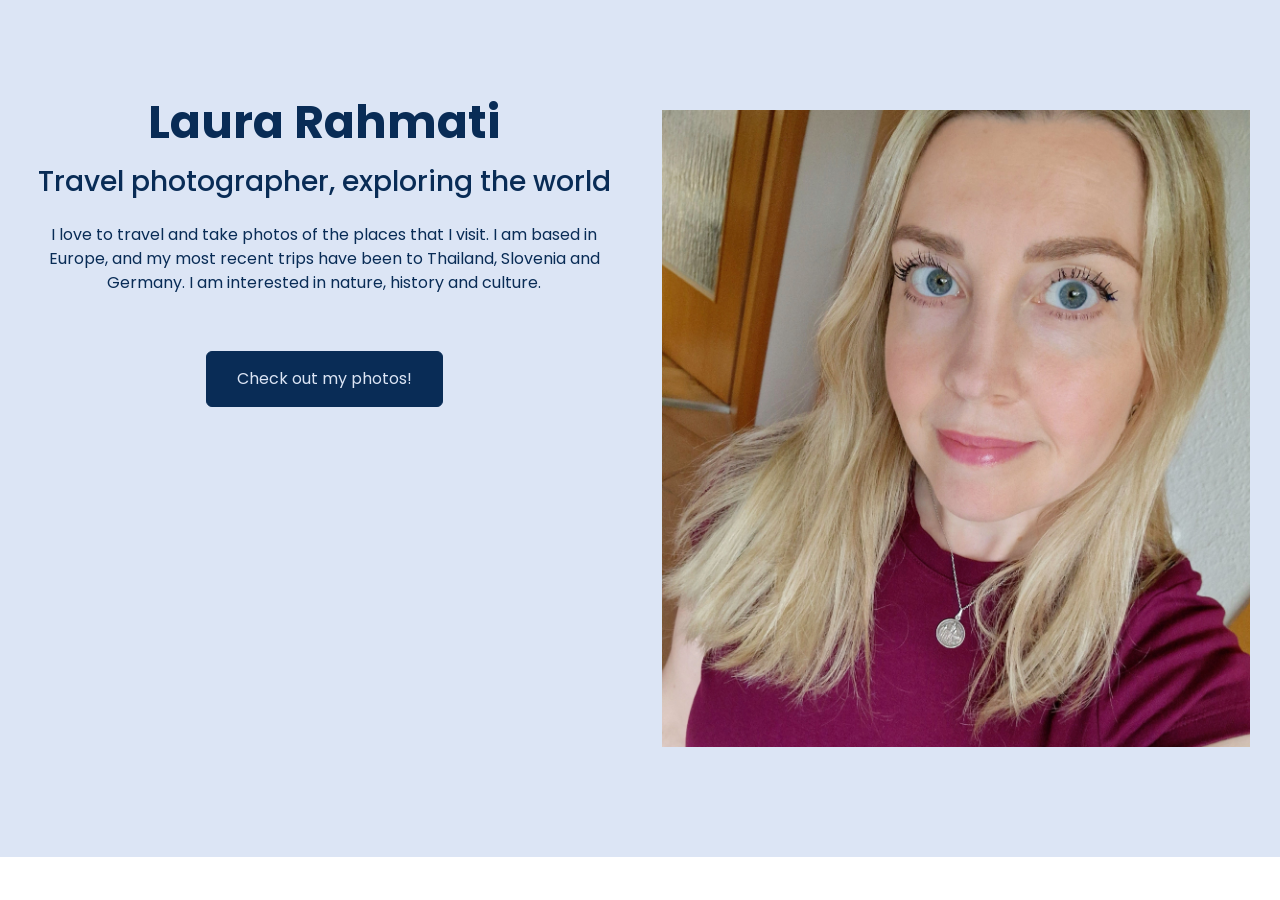
==== about.html @ fb0f64a0 "Responsiveness size update" ====
<!doctype html>
<html lang="en">
  <head>
    <meta charset="UTF-8" />
    <meta name="viewport" content="width=device-width, initial-scale=1.0" />
    <link
      href="https://cdn.jsdelivr.net/npm/bootstrap@5.3.8/dist/css/bootstrap.min.css"
      rel="stylesheet"
      integrity="sha384-sRIl4kxILFvY47J16cr9ZwB07vP4J8+LH7qKQnuqkuIAvNWLzeN8tE5YBujZqJLB"
      crossorigin="anonymous"
    />
    <script
      src="https://cdn.jsdelivr.net/npm/bootstrap@5.3.8/dist/js/bootstrap.bundle.min.js"
      integrity="sha384-FKyoEForCGlyvwx9Hj09JcYn3nv7wiPVlz7YYwJrWVcXK/BmnVDxM+D2scQbITxI"
      crossorigin="anonymous"
    ></script>
    <link rel="preconnect" href="https://googleapis.com" />
    <link rel="preconnect" href="https://gstatic.com" crossorigin />
    <link
      href="https://fonts.googleapis.com/css2?family=Playfair+Display:wght@700&family=Poppins:wght@500;700&display=swap"
      rel="stylesheet"
    />
    <link
      rel="stylesheet"
      href="https://cdnjs.cloudflare.com/ajax/libs/font-awesome/6.7.2/css/all.min.css"
    />
    <title>About Me</title>
    <link rel="stylesheet" href="/style/style.css" />
  </head>
  <body>
    <div class="introduction">
      <div class="row">
        <div class="col-sm-6">
          <h1>Laura Rahmati</h1>
          <h2>Travel photographer, exploring the world</h2>
          <p class="mt-4">
            I love to travel and take photos of the places that I visit. I am
            based in Europe, and my most recent trips have been to Thailand,
            Slovenia and Germany. I am interested in nature, history and
            culture.
          </p>
          <div class="button">
            <a href="#" class="btn btn-standard">Check out my photos!</a>
          </div>
        </div>
        <div class="col-sm-6">
          <img
            src="/images/Laura.jpg"
            alt="Picture of Laura Rahmati"
            class="img img-fluid about-image"
          />
        </div>
      </div>
    </div>
  </body>
</html>
---- style/style.css ----
:root {
  --primary-color: #092c56;
  --secondary-color: #dce5f5;
}

h1,
h2 {
  color: var(--primary-color);
  font-family: "Poppins", sans-serif;
  text-align: center;
  margin: 15px;
}

h1 {
  font-weight: bold;
  font-size: 46px;
}

h2 {
  font-size: 34px;
}

h3 {
  color: var(--primary-color);
  font-family: "Poppins", sans-serif;
  text-align: center;
  font-size: 24px;
  padding: 20px;
  margin: 10px;
}

p {
  color: var(--primary-color);
  font-family: "Poppins", sans-serif;
  text-align: center;
  font-size: 16px;
}

.button {
  display: block;
  text-align: center;
  padding: 40px;
}

.btn-standard {
  font-family: "Poppins", sans-serif;
  font-size: 16px;
  color: var(--secondary-color);
  background-color: var(--primary-color);
  border: 1px solid var(--primary-color);
  border-radius: 6px;
  padding: 15px 30px;
  line-height: 1.5;
  pointer-events: none;
}

.introduction {
  background-color: var(--secondary-color);
  padding: 80px 20px;
  margin-bottom: 20px;
}

.container-home {
  border: 2px solid var(--primary-color);
}

.home-description {
  font-family: "Poppins", sans-serif;
  font-size: 14px;
  text-align: center;
  margin: 20px;
  color: var(--primary-color);
}

.btn-gallery {
  font-family: "Poppins", sans-serif;
  font-size: 14px;
  color: var(--secondary-color);
  background-color: var(--primary-color);
  border: 1px solid var(--primary-color);
  border-radius: 10px;
  padding: 10px 20px;
  line-height: 1.5;
  pointer-events: none;
}

.home-image {
  display: block;
  margin: 20px auto;
  padding: 10px;
  width: 230px;
}

.introduction h2 {
  font-size: 28px;
  padding: 0;
}

.about-image {
  display: block;
  margin: 20px auto;
  padding: 10px;
}

.gallery-image {
  display: block;
  margin: 0 auto;
  padding-bottom: 20px;
  aspect-ratio: 1/1.2;
}

@media (min-width: 600px) {
  .home-image {
    width: 330px;
  }
}

@media (min-width: 800px) {
  .home-image {
    width: 430px;
  }
}
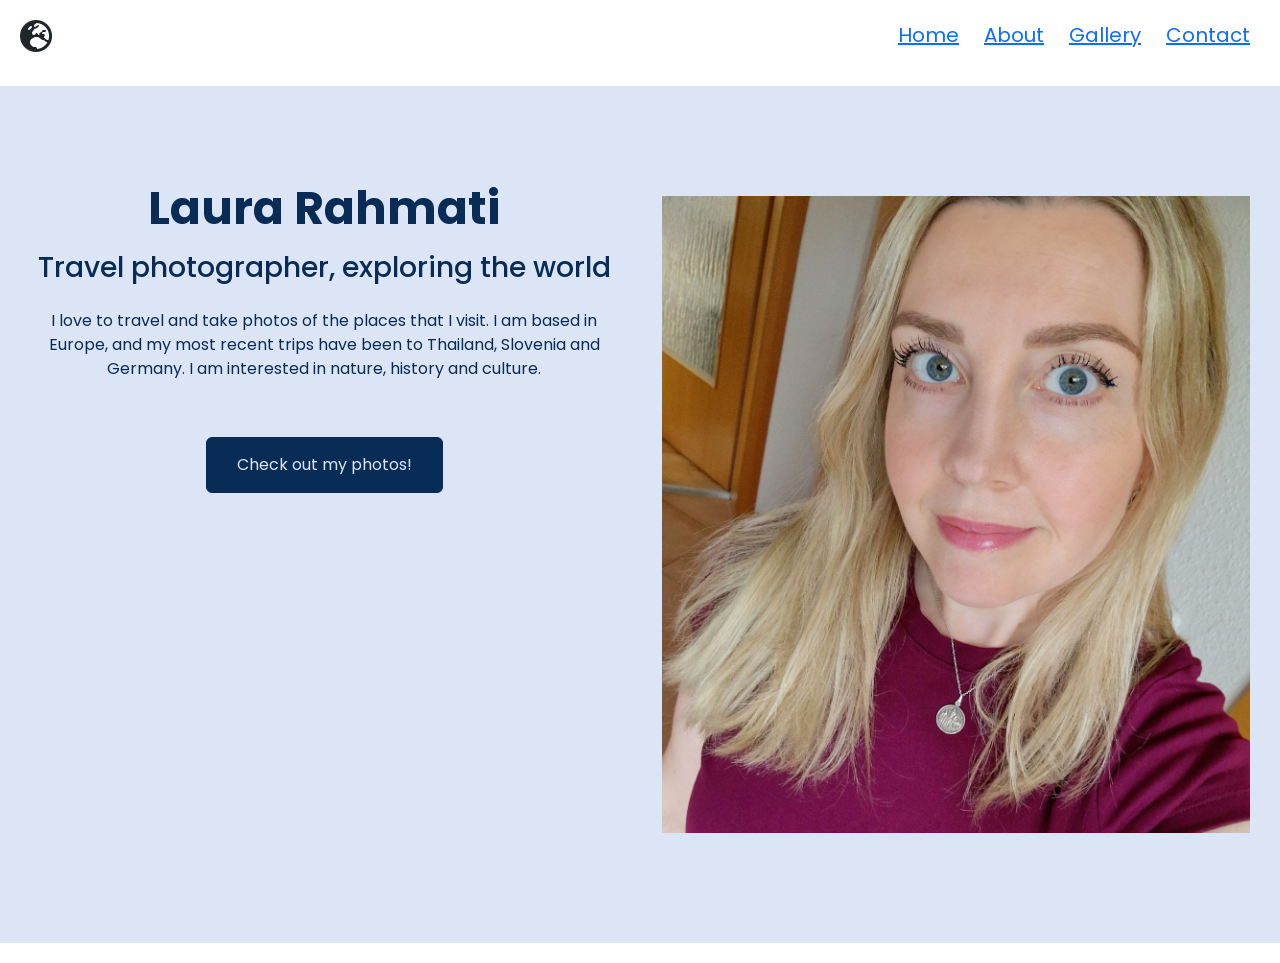
==== commit 560a6334: "Added navbar to all pages of website" ====
--- a/about.html
+++ b/about.html
@@ -28,6 +28,17 @@
     <link rel="stylesheet" href="/style/style.css" />
   </head>
   <body>
+    <div class="navigation">
+      <nav class="d-flex justify-content-between">
+        <i class="fa-solid fa-earth-europe fa-2xl mt-3"></i>
+        <ul>
+          <li><a href="/">Home</a></li>
+          <li><a href="/about.html">About</a></li>
+          <li><a href="/gallery.html">Gallery</a></li>
+          <li><a href="/contact.html">Contact</a></li>
+        </ul>
+      </nav>
+    </div>
     <div class="introduction">
       <div class="row">
         <div class="col-sm-6">
--- a/style/style.css
+++ b/style/style.css
@@ -1,6 +1,12 @@
 :root {
   --primary-color: #092c56;
   --secondary-color: #dce5f5;
+}
+
+nav li {
+  display: inline;
+  text-decoration: underline;
+  padding: 10px;
 }
 
 h1,
@@ -36,6 +42,17 @@
   font-size: 16px;
 }
 
+ul {
+  color: var(--primary-color);
+  font-family: "Poppins", sans-serif;
+  font-size: 20px;
+}
+
+.navigation {
+  margin: 10px;
+  padding: 10px;
+}
+
 .button {
   display: block;
   text-align: center;
@@ -60,7 +77,7 @@
   margin-bottom: 20px;
 }
 
-.container-home {
+.container {
   border: 2px solid var(--primary-color);
 }
 
@@ -109,6 +126,17 @@
   aspect-ratio: 1/1.2;
 }
 
+.contact-content {
+  display: block;
+  text-align: center;
+  max-width: 80%;
+}
+
+.contact-method {
+  margin: 20px;
+  padding: 10px;
+}
+
 @media (min-width: 600px) {
   .home-image {
     width: 330px;
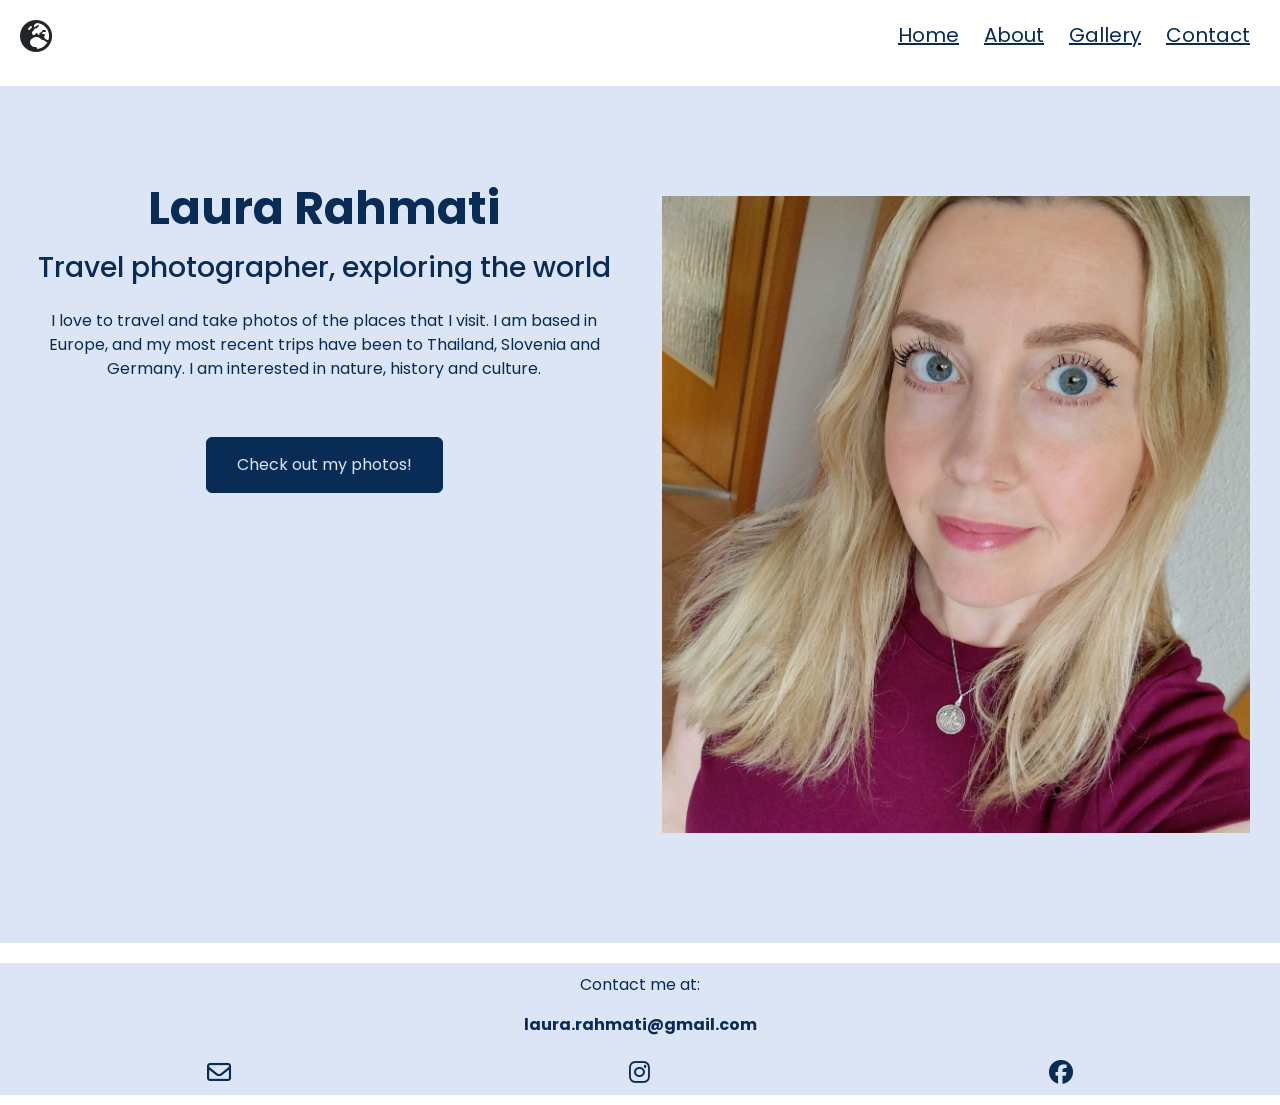
==== commit 641c981b: "Added footer to all webpages" ====
--- a/about.html
+++ b/about.html
@@ -63,5 +63,35 @@
         </div>
       </div>
     </div>
+    <footer>
+      <div class="navigation">
+        <div class="row">
+          <div class="col-12">
+            <p>Contact me at:</p>
+            <a href="mailto:laura.rahmati@gmail.com" class="email-link"
+              ><strong>laura.rahmati@gmail.com</strong></a
+            >
+          </div>
+        </div>
+        <br />
+        <div class="row">
+          <div class="col-4">
+            <a href="mailto:laura.rahmati@gmail.com" class="social-links">
+              <i class="fa-regular fa-envelope fa-xl"></i>
+            </a>
+          </div>
+          <div class="col-4">
+            <a href="#" target="_blank" class="social-links"
+              ><i class="fa-brands fa-instagram fa-xl"></i
+            ></a>
+          </div>
+          <div class="col-4">
+            <a href="#" target="_blank" class="social-links"
+              ><i class="fa-brands fa-facebook fa-xl"></i
+            ></a>
+          </div>
+        </div>
+      </div>
+    </footer>
   </body>
 </html>
--- a/style/style.css
+++ b/style/style.css
@@ -7,6 +7,15 @@
   display: inline;
   text-decoration: underline;
   padding: 10px;
+}
+
+nav a {
+  color: var(--primary-color);
+}
+
+nav a:hover {
+  color: var(--secondary-color);
+  transition: all 100ms ease-in-out;
 }
 
 h1,
@@ -46,6 +55,11 @@
   color: var(--primary-color);
   font-family: "Poppins", sans-serif;
   font-size: 20px;
+}
+
+footer {
+  text-align: center;
+  background-color: var(--secondary-color);
 }
 
 .navigation {
@@ -137,6 +151,26 @@
   padding: 10px;
 }
 
+.email-link {
+  text-decoration: none;
+  font-family: "Poppins", sans-serif;
+  color: var(--primary-color);
+  transition: all 100ms ease-in-out;
+}
+
+.email-link:hover {
+  color: white;
+}
+
+.social-links {
+  color: var(--primary-color);
+  transition: all 100ms ease-in-out;
+}
+
+.social-links:hover {
+  color: white;
+}
+
 @media (min-width: 600px) {
   .home-image {
     width: 330px;
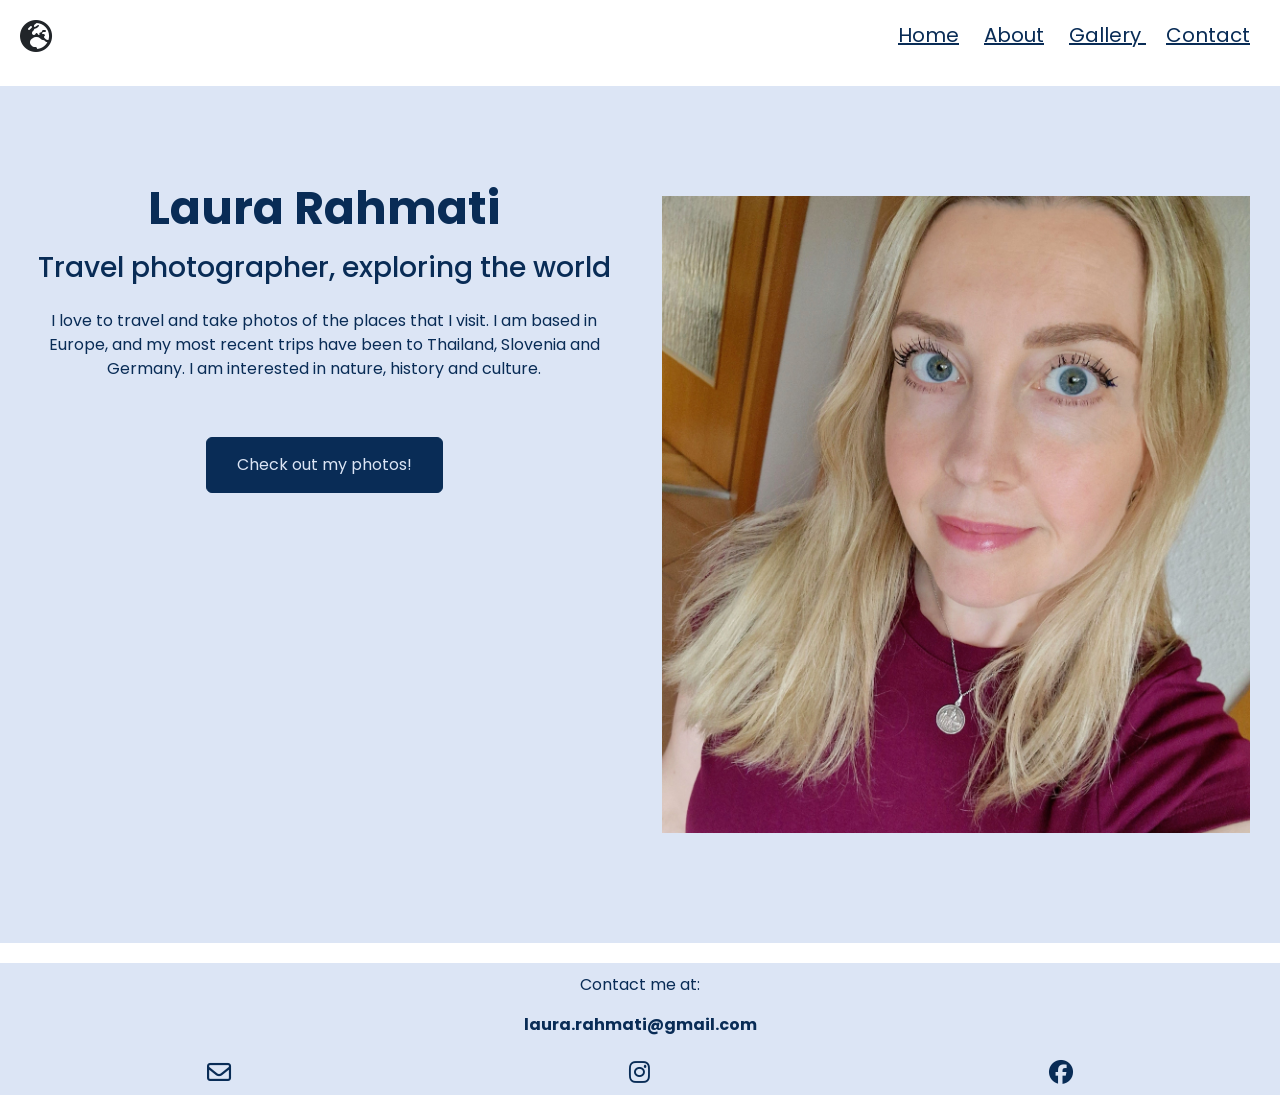
==== commit ca5150b6: "Made about page SEO friendly and added functional links" ====
--- a/about.html
+++ b/about.html
@@ -24,7 +24,11 @@
       rel="stylesheet"
       href="https://cdnjs.cloudflare.com/ajax/libs/font-awesome/6.7.2/css/all.min.css"
     />
-    <title>About Me</title>
+    <meta
+      name="description"
+      content="About the travel photographer, Laura Rahmati, who takes photos of her travels around the world. Recent trips include Thailand, Slovenia and Germany"
+    />
+    <title>About travel photographer Laura Rahmati</title>
     <link rel="stylesheet" href="/style/style.css" />
   </head>
   <body>
@@ -32,10 +36,14 @@
       <nav class="d-flex justify-content-between">
         <i class="fa-solid fa-earth-europe fa-2xl mt-3"></i>
         <ul>
-          <li><a href="/">Home</a></li>
-          <li><a href="/about.html">About</a></li>
-          <li><a href="/gallery.html">Gallery</a></li>
-          <li><a href="/contact.html">Contact</a></li>
+          <li><a href="/" title="Link to homepage">Home</a></li>
+          <li><a href="/about.html" title="Link to about page">About</a></li>
+          <li>
+            <a href="/gallery.html" title="Link to gallery page">Gallery</a>
+          </li>
+          <li>
+            <a href="/contact.html" title="Link to contact page">Contact</a>
+          </li>
         </ul>
       </nav>
     </div>
@@ -51,7 +59,12 @@
             culture.
           </p>
           <div class="button">
-            <a href="#" class="btn btn-standard">Check out my photos!</a>
+            <a
+              href="/gallery.html"
+              class="btn btn-standard"
+              title="Link to gallery photos"
+              >Check out my photos!</a
+            >
           </div>
         </div>
         <div class="col-sm-6">
@@ -68,7 +81,10 @@
         <div class="row">
           <div class="col-12">
             <p>Contact me at:</p>
-            <a href="mailto:laura.rahmati@gmail.com" class="email-link"
+            <a
+              href="mailto:laura.rahmati@gmail.com"
+              class="email-link"
+              title="Link to contact per email"
               ><strong>laura.rahmati@gmail.com</strong></a
             >
           </div>
@@ -76,17 +92,29 @@
         <br />
         <div class="row">
           <div class="col-4">
-            <a href="mailto:laura.rahmati@gmail.com" class="social-links">
+            <a
+              href="mailto:laura.rahmati@gmail.com"
+              class="social-links"
+              title="Link to contact per email"
+            >
               <i class="fa-regular fa-envelope fa-xl"></i>
             </a>
           </div>
           <div class="col-4">
-            <a href="#" target="_blank" class="social-links"
+            <a
+              href="https://www.instagram.com"
+              target="_blank"
+              class="social-links"
+              title="Link to instagram"
               ><i class="fa-brands fa-instagram fa-xl"></i
             ></a>
           </div>
           <div class="col-4">
-            <a href="#" target="_blank" class="social-links"
+            <a
+              href="https://www.facebook.com"
+              target="_blank"
+              class="social-links"
+              title="Link to facebook"
               ><i class="fa-brands fa-facebook fa-xl"></i
             ></a>
           </div>
--- a/style/style.css
+++ b/style/style.css
@@ -73,7 +73,9 @@
   padding: 40px;
 }
 
-.btn-standard {
+.btn-standard,
+.btn-standard:hover,
+.btn-standard:active {
   font-family: "Poppins", sans-serif;
   font-size: 16px;
   color: var(--secondary-color);
@@ -82,7 +84,6 @@
   border-radius: 6px;
   padding: 15px 30px;
   line-height: 1.5;
-  pointer-events: none;
 }
 
 .introduction {
@@ -103,7 +104,9 @@
   color: var(--primary-color);
 }
 
-.btn-gallery {
+.btn-gallery,
+.btn-gallery:hover,
+.btn-gallery:active {
   font-family: "Poppins", sans-serif;
   font-size: 14px;
   color: var(--secondary-color);
@@ -112,7 +115,6 @@
   border-radius: 10px;
   padding: 10px 20px;
   line-height: 1.5;
-  pointer-events: none;
 }
 
 .home-image {
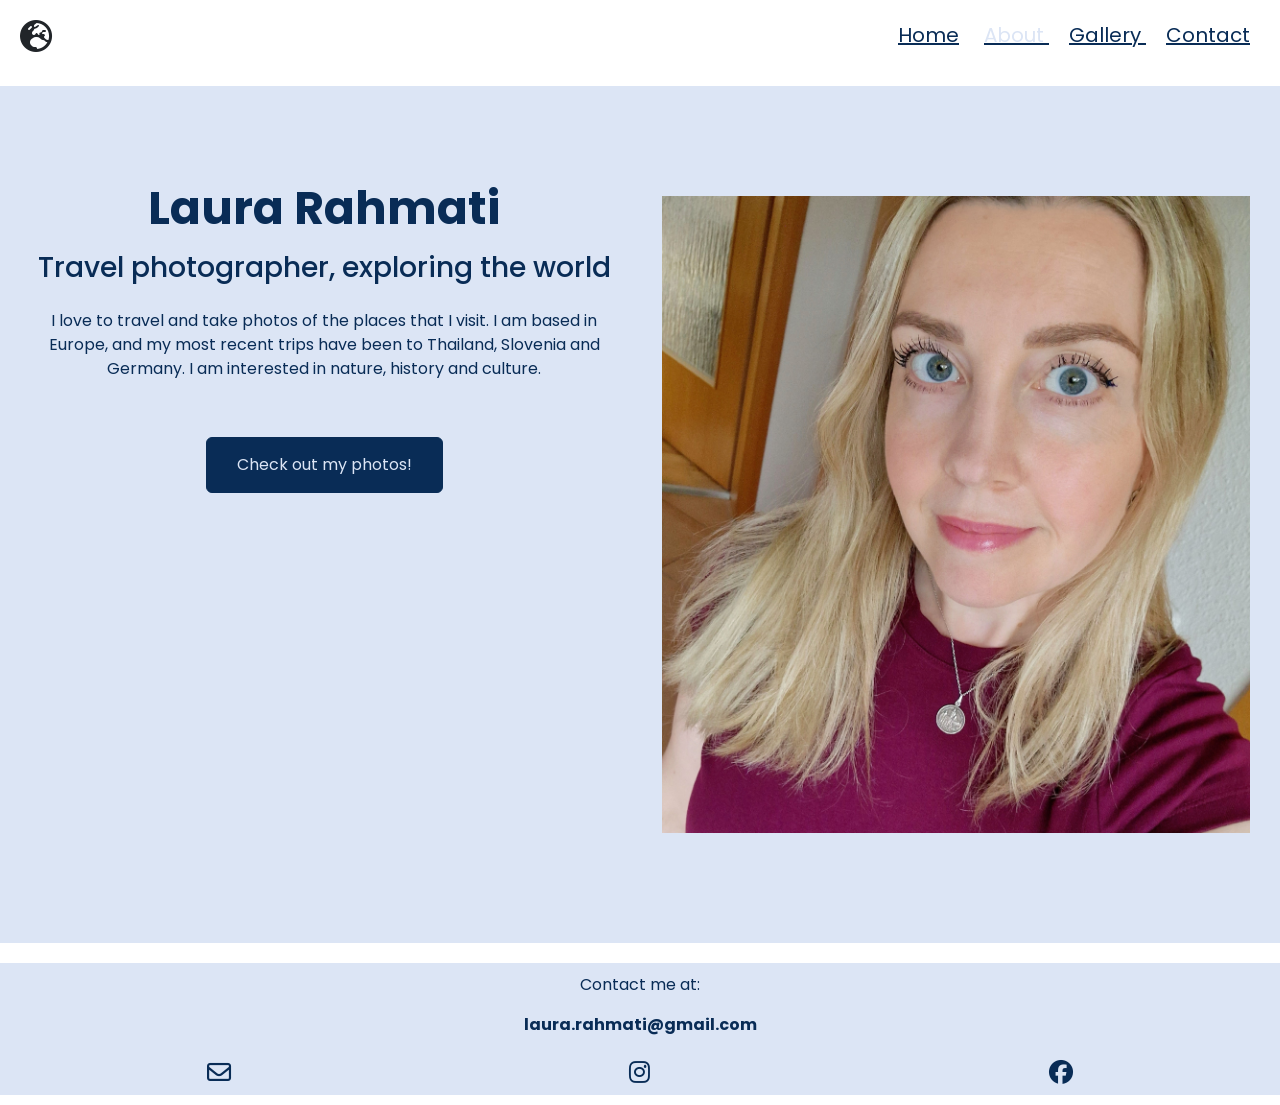
==== commit feb4aaa9: "Added active styling for navbar" ====
--- a/about.html
+++ b/about.html
@@ -37,7 +37,11 @@
         <i class="fa-solid fa-earth-europe fa-2xl mt-3"></i>
         <ul>
           <li><a href="/" title="Link to homepage">Home</a></li>
-          <li><a href="/about.html" title="Link to about page">About</a></li>
+          <li>
+            <a href="/about.html" class="active" title="Link to about page"
+              >About</a
+            >
+          </li>
           <li>
             <a href="/gallery.html" title="Link to gallery page">Gallery</a>
           </li>
--- a/style/style.css
+++ b/style/style.css
@@ -60,6 +60,11 @@
 footer {
   text-align: center;
   background-color: var(--secondary-color);
+}
+
+.active {
+  color: var(--secondary-color);
+  text-decoration: none;
 }
 
 .navigation {
@@ -148,6 +153,14 @@
   max-width: 80%;
 }
 
+.contact-link,
+.contact-link:hover,
+.contact-link:active {
+  text-decoration: none;
+  font-family: "Poppins", sans-serif;
+  color: var(--primary-color);
+}
+
 .contact-method {
   margin: 20px;
   padding: 10px;
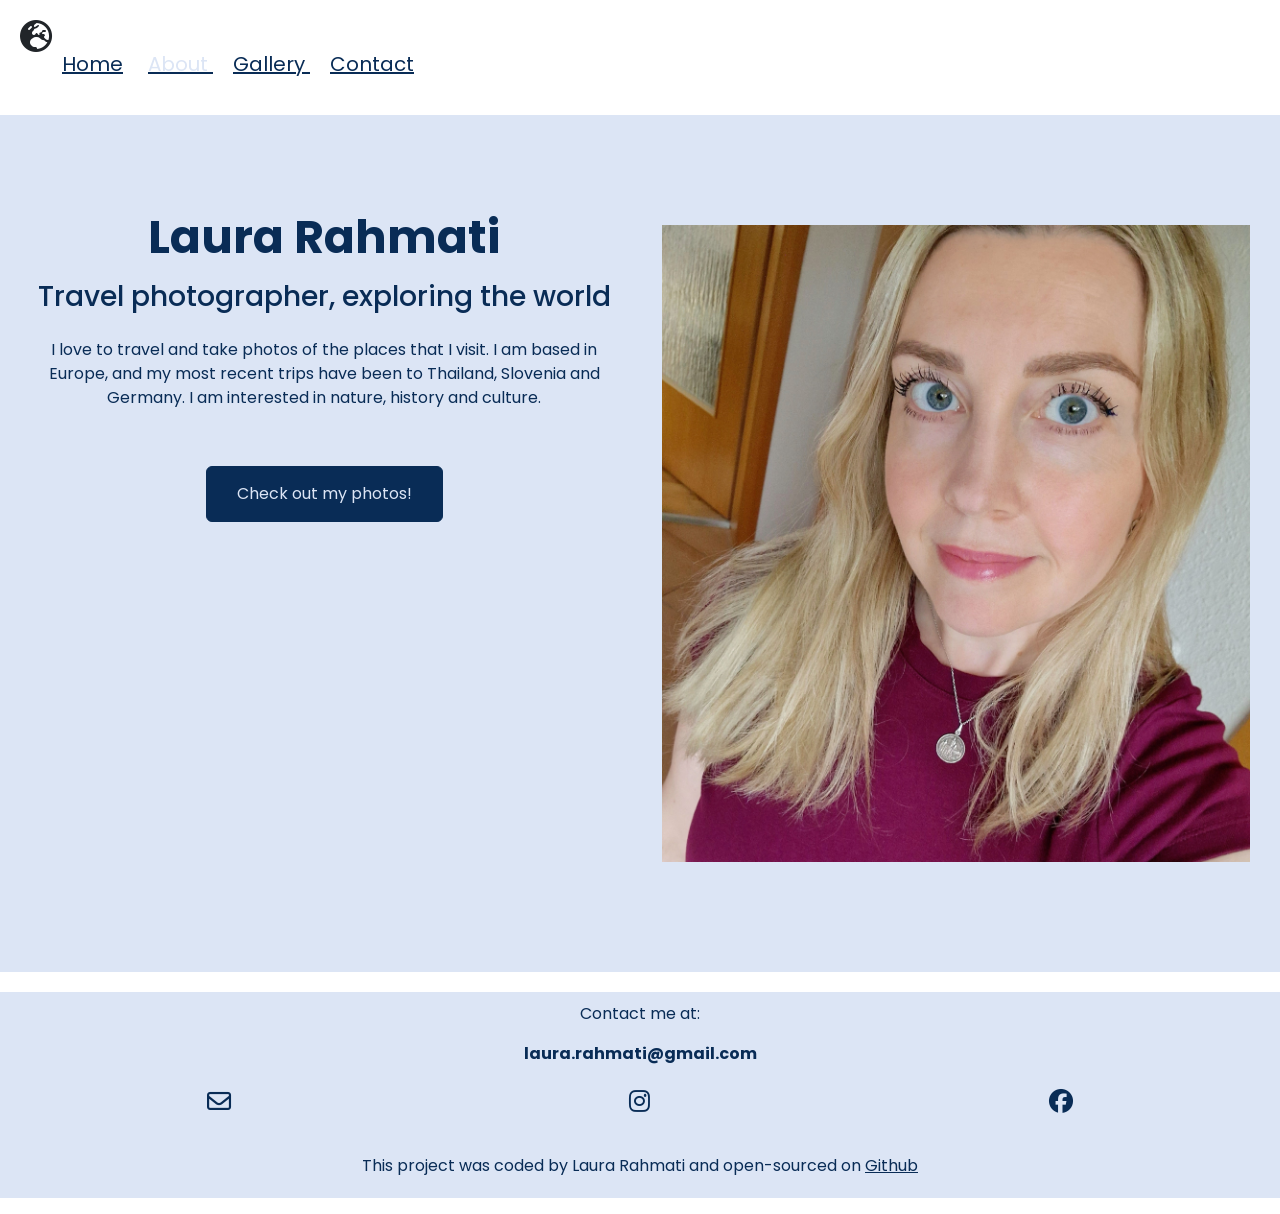
==== commit a3f69ae7: "Adjusted navbar responsiveness" ====
--- a/about.html
+++ b/about.html
@@ -33,7 +33,7 @@
   </head>
   <body>
     <div class="navigation">
-      <nav class="d-flex justify-content-between">
+      <nav class="d-none d-sm-block d-flex justify-content-between">
         <i class="fa-solid fa-earth-europe fa-2xl mt-3"></i>
         <ul>
           <li><a href="/" title="Link to homepage">Home</a></li>
@@ -124,6 +124,16 @@
           </div>
         </div>
       </div>
+      <p class="github-footer">
+        This project was coded by Laura Rahmati and open-sourced on
+        <a
+          href="https://github.com/Laux0/responsive-project-travel"
+          class="github-link"
+          target="_blank"
+          title="Link to Github account"
+          >Github</a
+        >
+      </p>
     </footer>
   </body>
 </html>
--- a/style/style.css
+++ b/style/style.css
@@ -186,6 +186,14 @@
   color: white;
 }
 
+.github-footer {
+  padding: 20px;
+}
+
+.github-link {
+  color: var(--primary-color);
+}
+
 @media (min-width: 600px) {
   .home-image {
     width: 330px;
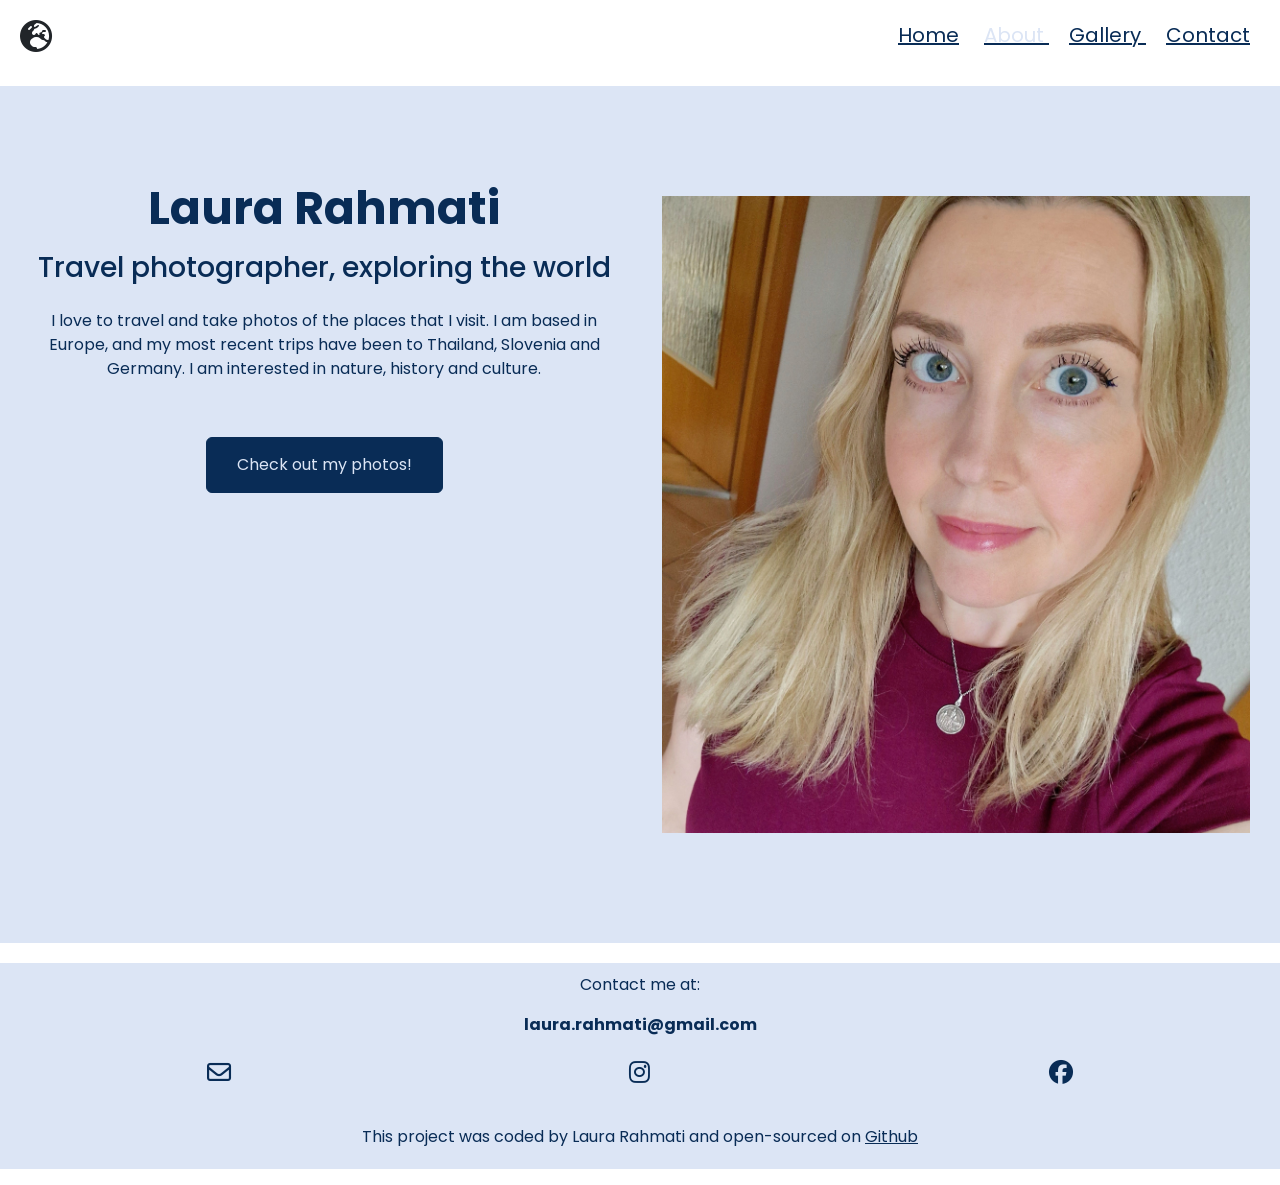
==== commit 543b02b9: "Corrected navbar responsiveness error" ====
--- a/about.html
+++ b/about.html
@@ -33,8 +33,8 @@
   </head>
   <body>
     <div class="navigation">
-      <nav class="d-none d-sm-block d-flex justify-content-between">
-        <i class="fa-solid fa-earth-europe fa-2xl mt-3"></i>
+      <nav class="d-flex justify-content-between">
+        <i class="d-none d-sm-block fa-solid fa-earth-europe fa-2xl mt-3"></i>
         <ul>
           <li><a href="/" title="Link to homepage">Home</a></li>
           <li>
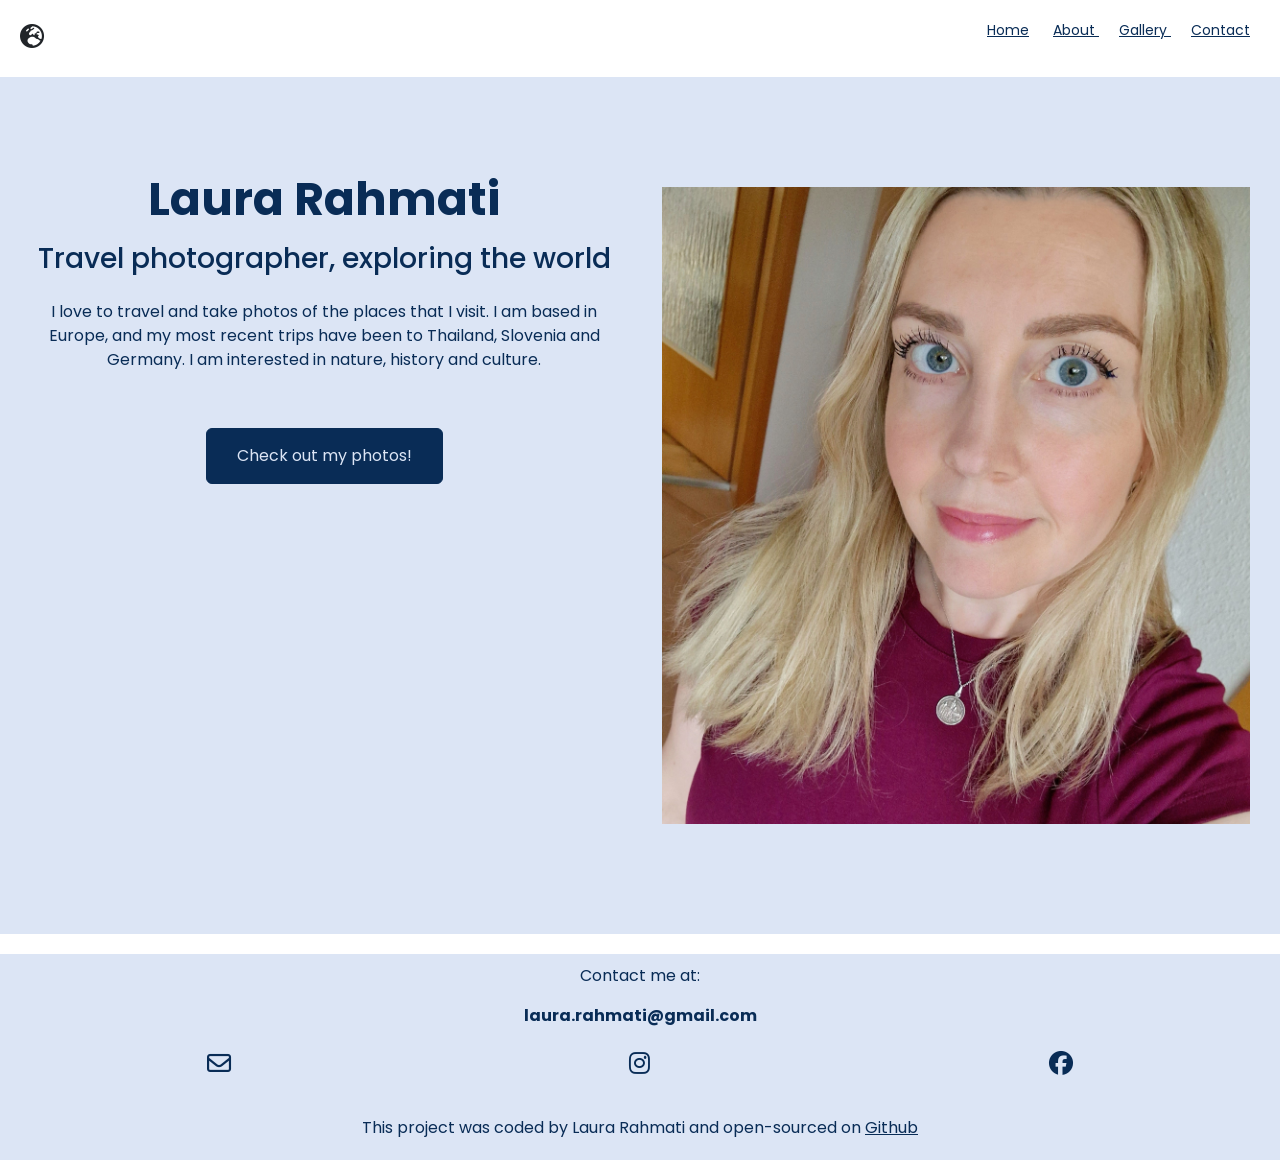
==== commit 8e2476e2: "Navbar responsiveness updated" ====
--- a/about.html
+++ b/about.html
@@ -34,13 +34,11 @@
   <body>
     <div class="navigation">
       <nav class="d-flex justify-content-between">
-        <i class="d-none d-sm-block fa-solid fa-earth-europe fa-2xl mt-3"></i>
+        <i class="d-none d-sm-block fa-solid fa-earth-europe fa-xl mt-3"></i>
         <ul>
           <li><a href="/" title="Link to homepage">Home</a></li>
           <li>
-            <a href="/about.html" class="active" title="Link to about page"
-              >About</a
-            >
+            <a href="/about.html" title="Link to about page">About</a>
           </li>
           <li>
             <a href="/gallery.html" title="Link to gallery page">Gallery</a>
--- a/style/style.css
+++ b/style/style.css
@@ -54,7 +54,7 @@
 ul {
   color: var(--primary-color);
   font-family: "Poppins", sans-serif;
-  font-size: 20px;
+  font-size: 14px;
 }
 
 footer {
@@ -64,7 +64,6 @@
 
 .active {
   color: var(--secondary-color);
-  text-decoration: none;
 }
 
 .navigation {
@@ -183,7 +182,7 @@
 }
 
 .social-links:hover {
-  color: white;
+  color: var(--primary-color);
 }
 
 .github-footer {
